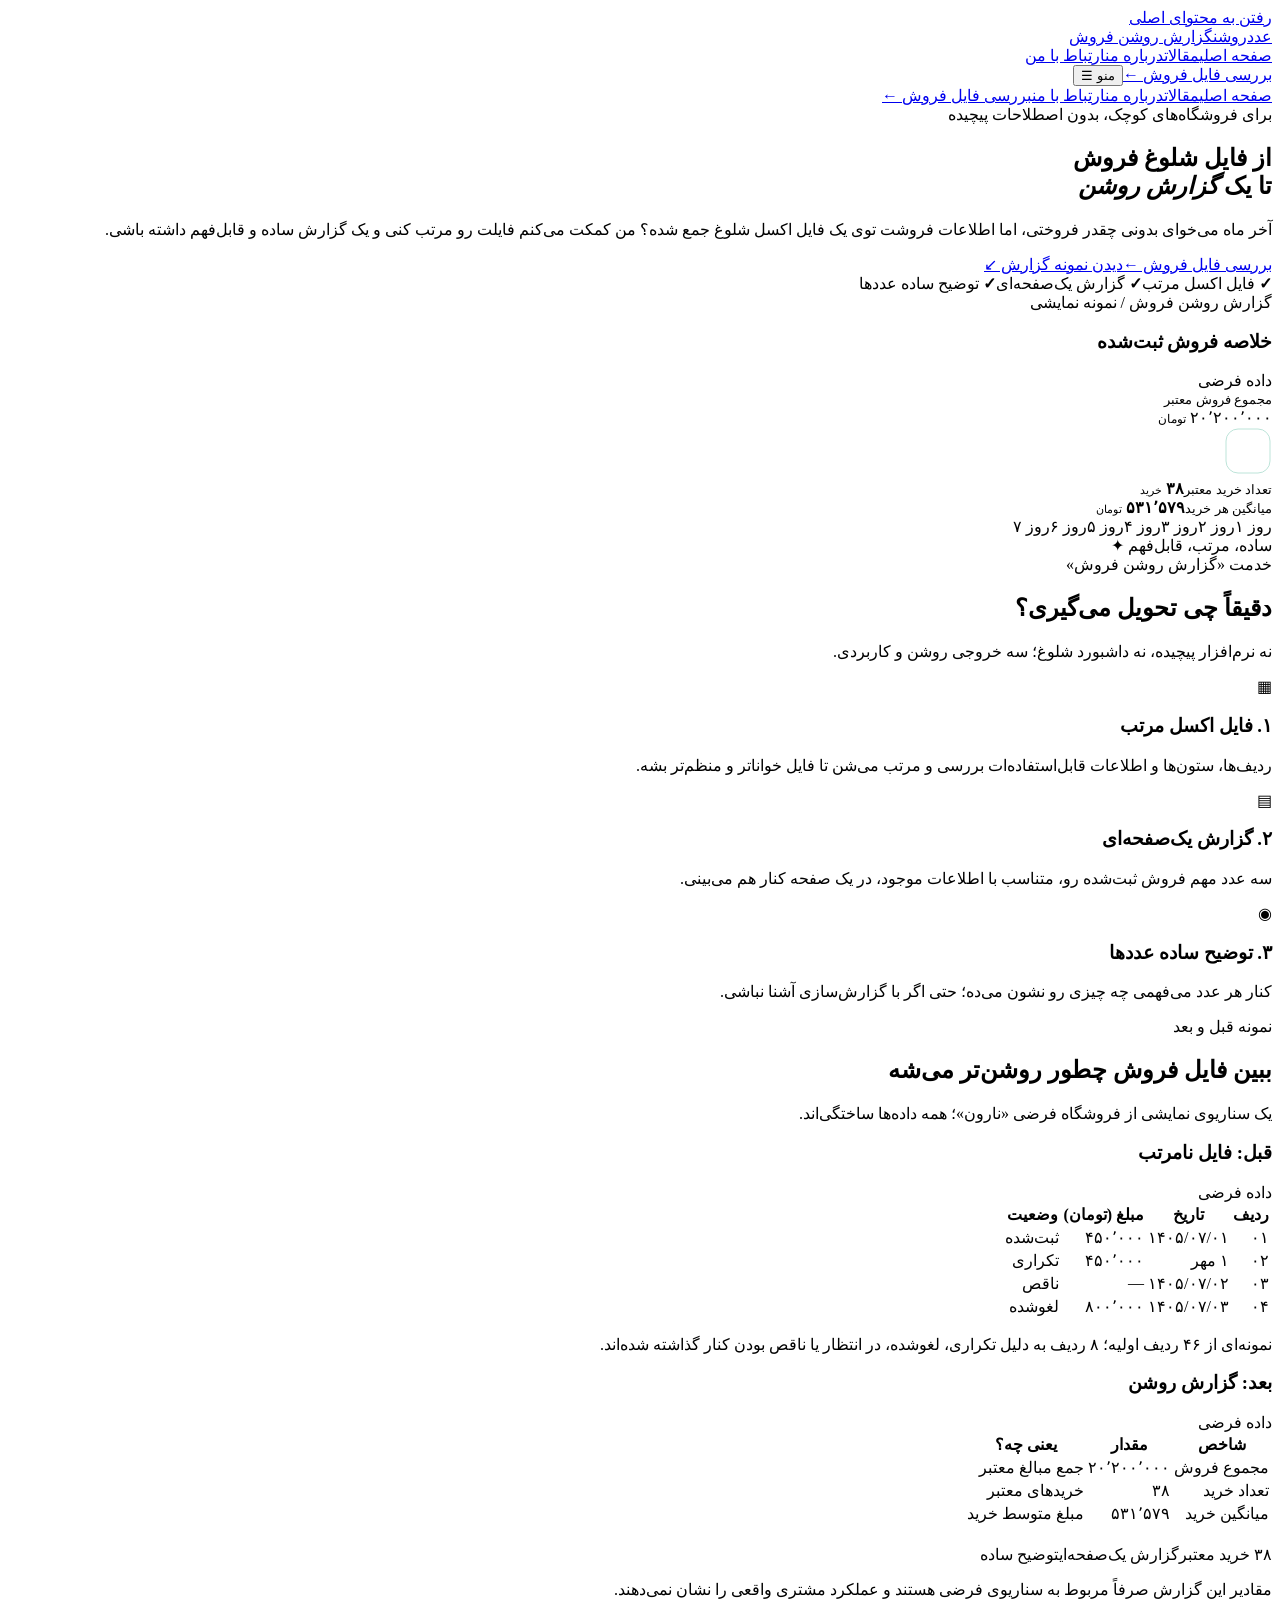
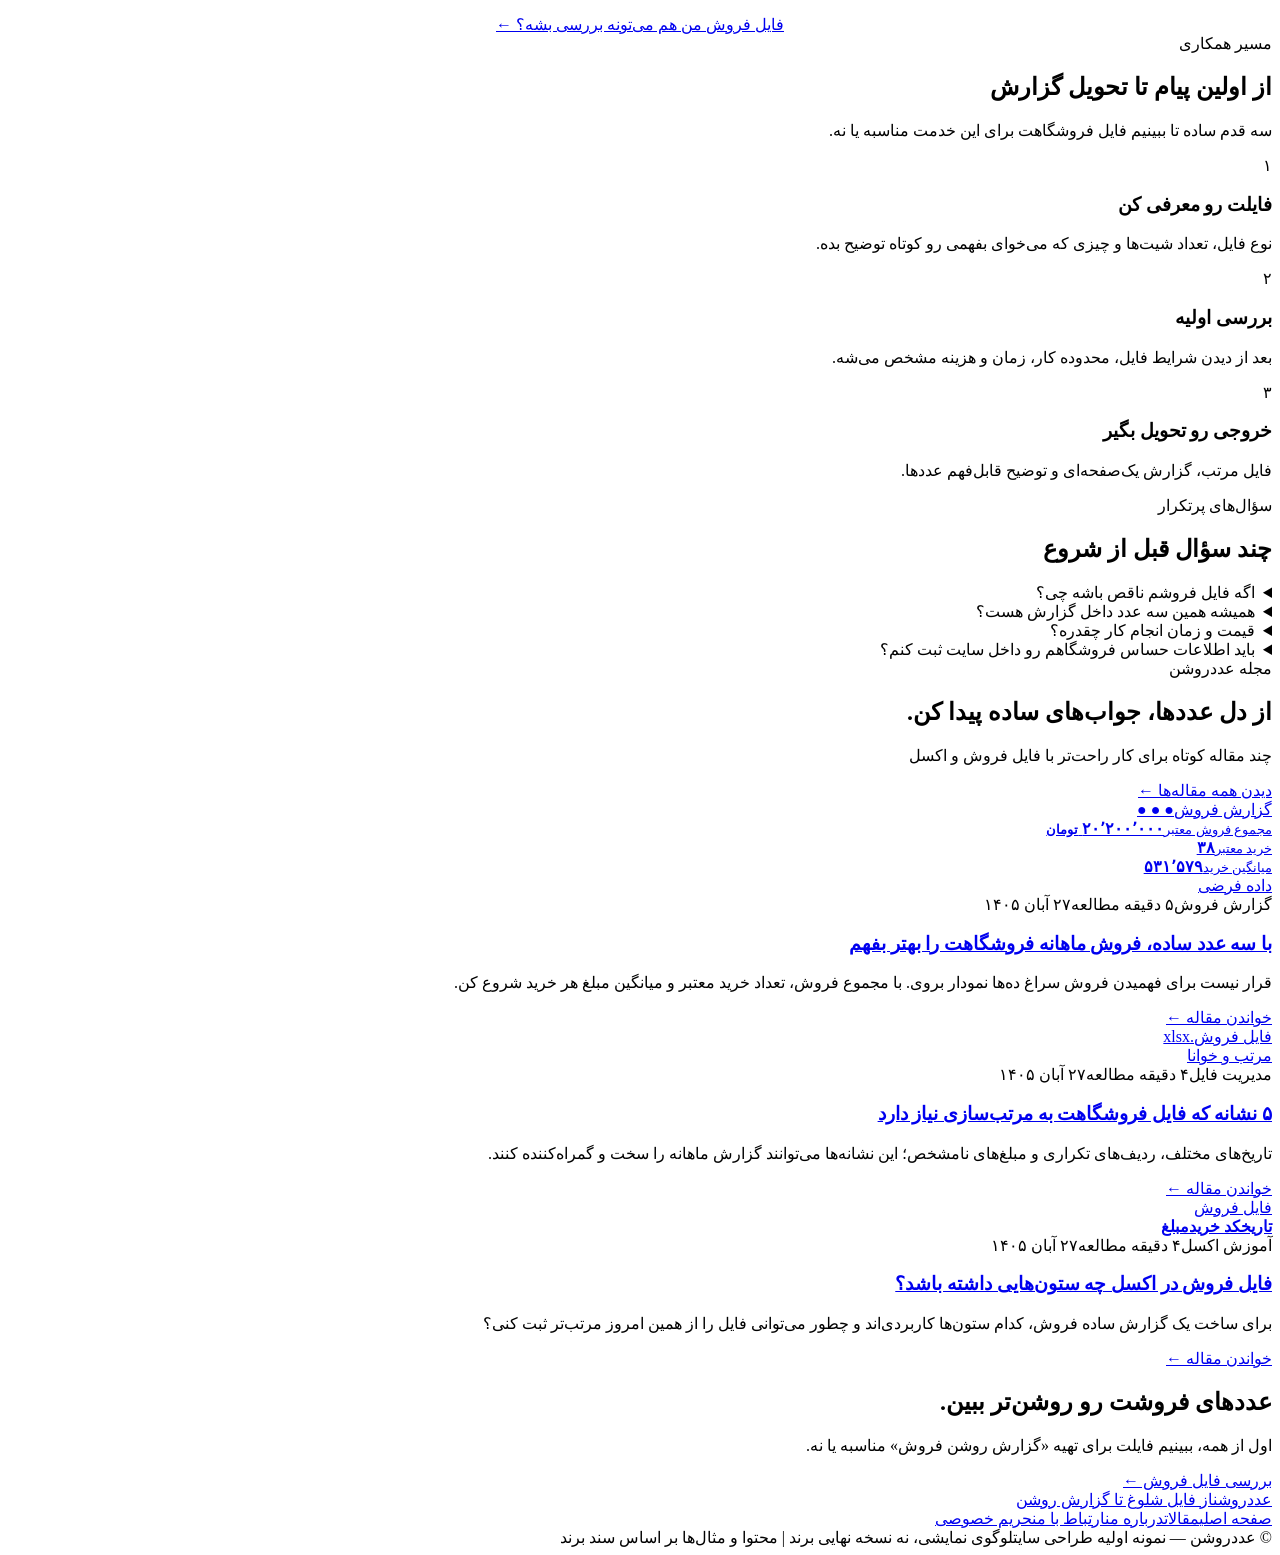
==== index.html @ 353b9cd3 "feat: add Adadroshan index.html" ====
<!DOCTYPE html>
<html dir="rtl" lang="fa"><head><meta charset="utf-8"/><meta content="width=device-width, initial-scale=1" name="viewport"/><meta content="عددروشن؛ خدمت گزارش روشن فروش. فایل اکسل فروش را مرتب کن و یک گزارش یک‌صفحه‌ای ساده با توضیح سه عدد مهم تحویل بگیر." name="description"/><title>عددروشن | گزارش روشن فروش</title><link href="styles.css" rel="stylesheet"/></head><body>
<a class="skip" href="#main">رفتن به محتوای اصلی</a><header class="nav-shell"><nav aria-label="ناوبری اصلی" class="nav container"><a aria-label="عددروشن، صفحه اصلی" class="logo" href="index.html"><span aria-hidden="true" class="logo-symbol"><i></i><i></i><i></i><i></i><i></i><i></i><i></i><i></i><i></i></span><span><span class="logo-name">عددروشن</span><span class="logo-sub">گزارش روشن فروش</span></span></a><div class="nav-links"><a aria-current="page" class="active" href="index.html">صفحه اصلی</a><a href="blog.html">مقالات</a><a href="about.html">درباره من</a><a href="contact.html">ارتباط با من</a></div><a class="btn btn-primary" href="contact.html#request">بررسی فایل فروش <span aria-hidden="true">←</span></a><button aria-controls="mobileMenu" aria-expanded="false" class="menu-btn" id="menuToggle" type="button">منو ☰</button></nav><div class="mobile-menu" id="mobileMenu"><a href="index.html">صفحه اصلی</a><a href="blog.html">مقالات</a><a href="about.html">درباره من</a><a href="contact.html">ارتباط با من</a><a href="contact.html#request">بررسی فایل فروش ←</a></div></header>
<main id="main"><section class="hero"><div class="container hero-grid"><div class="hero-content"><span class="eyebrow">برای فروشگاه‌های کوچک، بدون اصطلاحات پیچیده</span><h1>از فایل شلوغ فروش<br/>تا یک <em>گزارش روشن</em></h1><p class="hero-text">آخر ماه می‌خوای بدونی چقدر فروختی، اما اطلاعات فروشت توی یک فایل اکسل شلوغ جمع شده؟ من کمکت می‌کنم فایلت رو مرتب کنی و یک گزارش ساده و قابل‌فهم داشته باشی.</p><div class="hero-actions"><a class="btn btn-primary" href="contact.html#request">بررسی فایل فروش <span aria-hidden="true">←</span></a><a class="btn btn-outline" href="#sample">دیدن نمونه گزارش <span aria-hidden="true">↙</span></a></div><div class="hero-chips"><span><b class="tick">✓</b> فایل اکسل مرتب</span><span><b class="tick">✓</b> گزارش یک‌صفحه‌ای</span><span><b class="tick">✓</b> توضیح ساده عددها</span></div></div>
<div aria-label="پیش‌نمایش نمونه گزارش فروش با داده‌های فرضی" class="showcase"><div class="report-window"><div class="window-head"><span class="window-name">گزارش روشن فروش / نمونه نمایشی</span><div aria-hidden="true" class="window-dots"><i></i><i></i><i></i></div></div><div class="window-inner"><div class="report-top"><h3>خلاصه فروش ثبت‌شده</h3><span class="sample-mark">داده فرضی</span></div><div class="stat-main"><div><small>مجموع فروش معتبر</small><div class="num">۲۰٬۲۰۰٬۰۰۰ <span style="font-size:12px;font-weight:500">تومان</span></div></div><svg aria-hidden="true" fill="none" height="48" viewbox="0 0 48 48" width="48"><rect height="44" rx="12" stroke="#BDE4D9" width="44" x="2" y="2"></rect><path d="M12 33V24M24 33V15M36 33V20" stroke="white" stroke-linecap="round" stroke-width="5"></path></svg></div><div class="stat-row"><div class="mini-stat"><small>تعداد خرید معتبر</small><strong>۳۸ <span style="font-size:11px;font-weight:500">خرید</span></strong></div><div class="mini-stat"><small>میانگین هر خرید</small><strong>۵۳۱٬۵۷۹ <span style="font-size:11px;font-weight:500">تومان</span></strong></div></div><div aria-hidden="true" class="mock-chart"><i style="height:34%"></i><i style="height:72%"></i><i style="height:47%"></i><i style="height:64%"></i><i style="height:87%"></i><i style="height:55%"></i><i style="height:73%"></i></div><div class="chart-labels"><span>روز ۱</span><span>روز ۲</span><span>روز ۳</span><span>روز ۴</span><span>روز ۵</span><span>روز ۶</span><span>روز ۷</span></div></div></div><div class="float-tag">ساده، مرتب، قابل‌فهم ✦</div></div></div></section>
<section class="section white" id="service"><div class="container"><div class="section-title"><span class="eyebrow">خدمت «گزارش روشن فروش»</span><h2>دقیقاً چی تحویل می‌گیری؟</h2><p>نه نرم‌افزار پیچیده، نه داشبورد شلوغ؛ سه خروجی روشن و کاربردی.</p></div><div class="cards-3"><article class="feature-card"><div aria-hidden="true" class="iconbox">▦</div><h3>۱. فایل اکسل مرتب</h3><p>ردیف‌ها، ستون‌ها و اطلاعات قابل‌استفاده‌ات بررسی و مرتب می‌شن تا فایل خواناتر و منظم‌تر بشه.</p></article><article class="feature-card"><div aria-hidden="true" class="iconbox">▤</div><h3>۲. گزارش یک‌صفحه‌ای</h3><p>سه عدد مهم فروش ثبت‌شده رو، متناسب با اطلاعات موجود، در یک صفحه کنار هم می‌بینی.</p></article><article class="feature-card"><div aria-hidden="true" class="iconbox">◉</div><h3>۳. توضیح ساده عددها</h3><p>کنار هر عدد می‌فهمی چه چیزی رو نشون می‌ده؛ حتی اگر با گزارش‌سازی آشنا نباشی.</p></article></div></div></section>
<section class="split-band" id="sample"><div class="container"><div class="section-title"><span class="eyebrow">نمونه قبل و بعد</span><h2>ببین فایل فروش چطور روشن‌تر می‌شه</h2><p>یک سناریوی نمایشی از فروشگاه فرضی «نارون»؛ همه داده‌ها ساختگی‌اند.</p></div><div class="compare"><article class="compare-card"><header><h3><span class="dot"></span> قبل: فایل نامرتب</h3><span class="sample-mark">داده فرضی</span></header><div class="inner"><table class="sheet"><thead><tr><th>ردیف</th><th>تاریخ</th><th>مبلغ (تومان)</th><th>وضعیت</th></tr></thead><tbody><tr><td>۰۱</td><td>۱۴۰۵/۰۷/۰۱</td><td>۴۵۰٬۰۰۰</td><td>ثبت‌شده</td></tr><tr class="bad"><td>۰۲</td><td>۱ مهر</td><td>۴۵۰٬۰۰۰</td><td class="issue">تکراری</td></tr><tr class="bad"><td>۰۳</td><td>۱۴۰۵/۰۷/۰۲</td><td>—</td><td class="issue">ناقص</td></tr><tr class="bad"><td>۰۴</td><td>۱۴۰۵/۰۷/۰۳</td><td>۸۰۰٬۰۰۰</td><td class="issue">لغوشده</td></tr></tbody></table><p class="compare-note">نمونه‌ای از ۴۶ ردیف اولیه؛ ۸ ردیف به دلیل تکراری، لغوشده، در انتظار یا ناقص بودن کنار گذاشته شده‌اند.</p></div></article><article class="compare-card after"><header><h3><span class="dot"></span> بعد: گزارش روشن</h3><span class="sample-mark">داده فرضی</span></header><div class="inner"><table class="sheet"><thead><tr><th>شاخص</th><th>مقدار</th><th>یعنی چه؟</th></tr></thead><tbody><tr class="good"><td>مجموع فروش</td><td>۲۰٬۲۰۰٬۰۰۰</td><td>جمع مبالغ معتبر</td></tr><tr class="good"><td>تعداد خرید</td><td>۳۸</td><td>خریدهای معتبر</td></tr><tr class="good"><td>میانگین خرید</td><td>۵۳۱٬۵۷۹</td><td>مبلغ متوسط خرید</td></tr></tbody></table><div class="summary-strip" style="margin-top:19px"><span>۳۸ خرید معتبر</span><span>گزارش یک‌صفحه‌ای</span><span>توضیح ساده</span></div><p class="compare-note">مقادیر این گزارش صرفاً مربوط به سناریوی فرضی هستند و عملکرد مشتری واقعی را نشان نمی‌دهند.</p></div></article></div><div style="text-align:center"><a class="micro-link" href="contact.html#request">فایل فروش من هم می‌تونه بررسی بشه؟ ←</a></div></div></section>
<section class="section" id="process"><div class="container"><div class="section-title"><span class="eyebrow">مسیر همکاری</span><h2>از اولین پیام تا تحویل گزارش</h2><p>سه قدم ساده تا ببینیم فایل فروشگاهت برای این خدمت مناسبه یا نه.</p></div><div class="steps"><div class="step"><div class="step-num">۱</div><h3>فایلت رو معرفی کن</h3><p>نوع فایل، تعداد شیت‌ها و چیزی که می‌خوای بفهمی رو کوتاه توضیح بده.</p></div><div class="step"><div class="step-num">۲</div><h3>بررسی اولیه</h3><p>بعد از دیدن شرایط فایل، محدوده کار، زمان و هزینه مشخص می‌شه.</p></div><div class="step"><div class="step-num">۳</div><h3>خروجی رو تحویل بگیر</h3><p>فایل مرتب، گزارش یک‌صفحه‌ای و توضیح قابل‌فهم عددها.</p></div></div></div></section>
<section class="section white" id="faq"><div class="container"><div class="section-title"><span class="eyebrow">سؤال‌های پرتکرار</span><h2>چند سؤال قبل از شروع</h2></div><div class="faq-wrap"><details><summary>اگه فایل فروشم ناقص باشه چی؟</summary><p>اول کیفیت و کامل‌بودن اطلاعات بررسی می‌شه. اگر بعضی عددها قابل‌محاسبه نباشن، قبل از قبول کار درباره محدودیت‌ها صحبت می‌کنیم.</p></details><details><summary>همیشه همین سه عدد داخل گزارش هست؟</summary><p>نه لزوماً. سه عدد متناسب با ستون‌ها و اطلاعات قابل‌اتکای فایلت انتخاب می‌شن. مجموع فروش، تعداد خرید و میانگین خرید فقط یک مثال هستن.</p></details><details><summary>قیمت و زمان انجام کار چقدره؟</summary><p>بعد از بررسی اولیه فایل و مشخص‌شدن محدوده کار اعلام می‌شه. در این مرحله قیمت ثابت عمومی تعریف نشده.</p></details><details><summary>باید اطلاعات حساس فروشگاهم رو داخل سایت ثبت کنم؟</summary><p>نه. در این نمونه سایت فقط می‌تونی متن اولیه درخواست رو آماده کنی. روش نهایی و امن ارسال فایل و شرایط نگهداری داده‌ها قبل از شروع دریافت فایل مشخص خواهد شد.</p></details></div></div></section>
<!-- BLOG_TEASER_START -->
<section class="section white home-blog-teaser"><div class="container"><div class="blog-heading-row"><div><span class="eyebrow">مجله عددروشن</span><h2>از دل عددها، جواب‌های ساده پیدا کن.</h2><p>چند مقاله کوتاه برای کار راحت‌تر با فایل فروش و اکسل</p></div><a class="btn btn-outline" href="blog.html">دیدن همه مقاله‌ها ←</a></div><div class="blog-cards home-blog-cards"><article class="post-card" data-article data-category="گزارش فروش" data-search="با سه عدد ساده، فروش ماهانه فروشگاهت را بهتر بفهم قرار نیست برای فهمیدن فروش سراغ ده‌ها نمودار بروی. با مجموع فروش، تعداد خرید معتبر و میانگین مبلغ هر خرید شروع کن. گزارش فروش"><a class="post-art-link" href="articles/three-sales-numbers.html" aria-label="خواندن مقاله با سه عدد ساده، فروش ماهانه فروشگاهت را بهتر بفهم"><div class="editorial-visual visual-numbers" aria-hidden="true"><div class="mini-paper"><div class="mini-paper-heading"><span>گزارش فروش</span><i>● ● ●</i></div><div class="mini-paper-stat"><small>مجموع فروش معتبر</small><b>۲۰٬۲۰۰٬۰۰۰ <small>تومان</small></b></div><div class="mini-paper-bottom"><div><small>خرید معتبر</small><b>۳۸</b></div><div><small>میانگین خرید</small><b>۵۳۱٬۵۷۹</b></div></div><div class="mini-bars"><i style="height:46%"></i><i style="height:67%"></i><i style="height:44%"></i><i style="height:83%"></i><i style="height:64%"></i><i style="height:100%"></i><i style="height:72%"></i></div></div><span class="visual-stamp">داده فرضی</span></div></a><div class="post-card-body"><div class="article-meta"><span class="post-category">گزارش فروش</span><span>۵ دقیقه مطالعه</span><span>۲۷ آبان ۱۴۰۵</span></div><h3><a href="articles/three-sales-numbers.html">با سه عدد ساده، فروش ماهانه فروشگاهت را بهتر بفهم</a></h3><p>قرار نیست برای فهمیدن فروش سراغ ده‌ها نمودار بروی. با مجموع فروش، تعداد خرید معتبر و میانگین مبلغ هر خرید شروع کن.</p><a class="read-link" href="articles/three-sales-numbers.html">خواندن مقاله <span aria-hidden="true">←</span></a></div></article><article class="post-card" data-article data-category="مدیریت فایل" data-search="۵ نشانه که فایل فروشگاهت به مرتب‌سازی نیاز دارد تاریخ‌های مختلف، ردیف‌های تکراری و مبلغ‌های نامشخص؛ این نشانه‌ها می‌توانند گزارش ماهانه را سخت و گمراه‌کننده کنند. مدیریت فایل"><a class="post-art-link" href="articles/messy-sales-file-signs.html" aria-label="خواندن مقاله ۵ نشانه که فایل فروشگاهت به مرتب‌سازی نیاز دارد"><div class="editorial-visual visual-grid" aria-hidden="true"><div class="visual-float"><span>فایل فروش.xlsx</span><div class="grid-table"><i></i><i></i><i></i><i></i><i></i><i></i><i></i><i></i><i></i><i></i><i></i><i></i></div></div><span class="visual-chip">مرتب و خوانا</span></div></a><div class="post-card-body"><div class="article-meta"><span class="post-category">مدیریت فایل</span><span>۴ دقیقه مطالعه</span><span>۲۷ آبان ۱۴۰۵</span></div><h3><a href="articles/messy-sales-file-signs.html">۵ نشانه که فایل فروشگاهت به مرتب‌سازی نیاز دارد</a></h3><p>تاریخ‌های مختلف، ردیف‌های تکراری و مبلغ‌های نامشخص؛ این نشانه‌ها می‌توانند گزارش ماهانه را سخت و گمراه‌کننده کنند.</p><a class="read-link" href="articles/messy-sales-file-signs.html">خواندن مقاله <span aria-hidden="true">←</span></a></div></article><article class="post-card" data-article data-category="آموزش اکسل" data-search="فایل فروش در اکسل چه ستون‌هایی داشته باشد؟ برای ساخت یک گزارش ساده فروش، کدام ستون‌ها کاربردی‌اند و چطور می‌توانی فایل را از همین امروز مرتب‌تر ثبت کنی؟ آموزش اکسل"><a class="post-art-link" href="articles/sales-excel-columns.html" aria-label="خواندن مقاله فایل فروش در اکسل چه ستون‌هایی داشته باشد؟"><div class="editorial-visual visual-columns" aria-hidden="true"><div class="column-sheet"><span>فایل فروش</span><div class="col-head"><b>تاریخ</b><b>کد خرید</b><b>مبلغ</b></div><div class="col-line"><i></i><i></i><i></i></div><div class="col-line"><i></i><i></i><i></i></div><div class="col-line"><i></i><i></i><i></i></div></div></div></a><div class="post-card-body"><div class="article-meta"><span class="post-category">آموزش اکسل</span><span>۴ دقیقه مطالعه</span><span>۲۷ آبان ۱۴۰۵</span></div><h3><a href="articles/sales-excel-columns.html">فایل فروش در اکسل چه ستون‌هایی داشته باشد؟</a></h3><p>برای ساخت یک گزارش ساده فروش، کدام ستون‌ها کاربردی‌اند و چطور می‌توانی فایل را از همین امروز مرتب‌تر ثبت کنی؟</p><a class="read-link" href="articles/sales-excel-columns.html">خواندن مقاله <span aria-hidden="true">←</span></a></div></article></div></div></section>
<!-- BLOG_TEASER_END -->
<section class="section"><div class="container"><div class="final-cta"><div><h2>عددهای فروشت رو روشن‌تر ببین.</h2><p>اول از همه، ببینیم فایلت برای تهیه «گزارش روشن فروش» مناسبه یا نه.</p></div><a class="btn" href="contact.html#request">بررسی فایل فروش ←</a></div></div></section></main>
<footer class="footer"><div class="container"><div class="foot-grid"><a class="logo" href="index.html"><span aria-hidden="true" class="logo-symbol"><i></i><i></i><i></i><i></i><i></i><i></i><i></i><i></i><i></i></span><span><span class="logo-name">عددروشن</span><span class="logo-sub">از فایل شلوغ تا گزارش روشن</span></span></a><div class="foot-links"><a href="index.html">صفحه اصلی</a><a href="blog.html">مقالات</a><a href="about.html">درباره من</a><a href="contact.html">ارتباط با من</a><a href="contact.html#privacy">حریم خصوصی</a></div></div><div class="footer-note"><span>© عددروشن — نمونه اولیه طراحی سایت</span><span>لوگوی نمایشی، نه نسخه نهایی برند | محتوا و مثال‌ها بر اساس سند برند</span></div></div></footer><script src="app.js"></script></body></html>
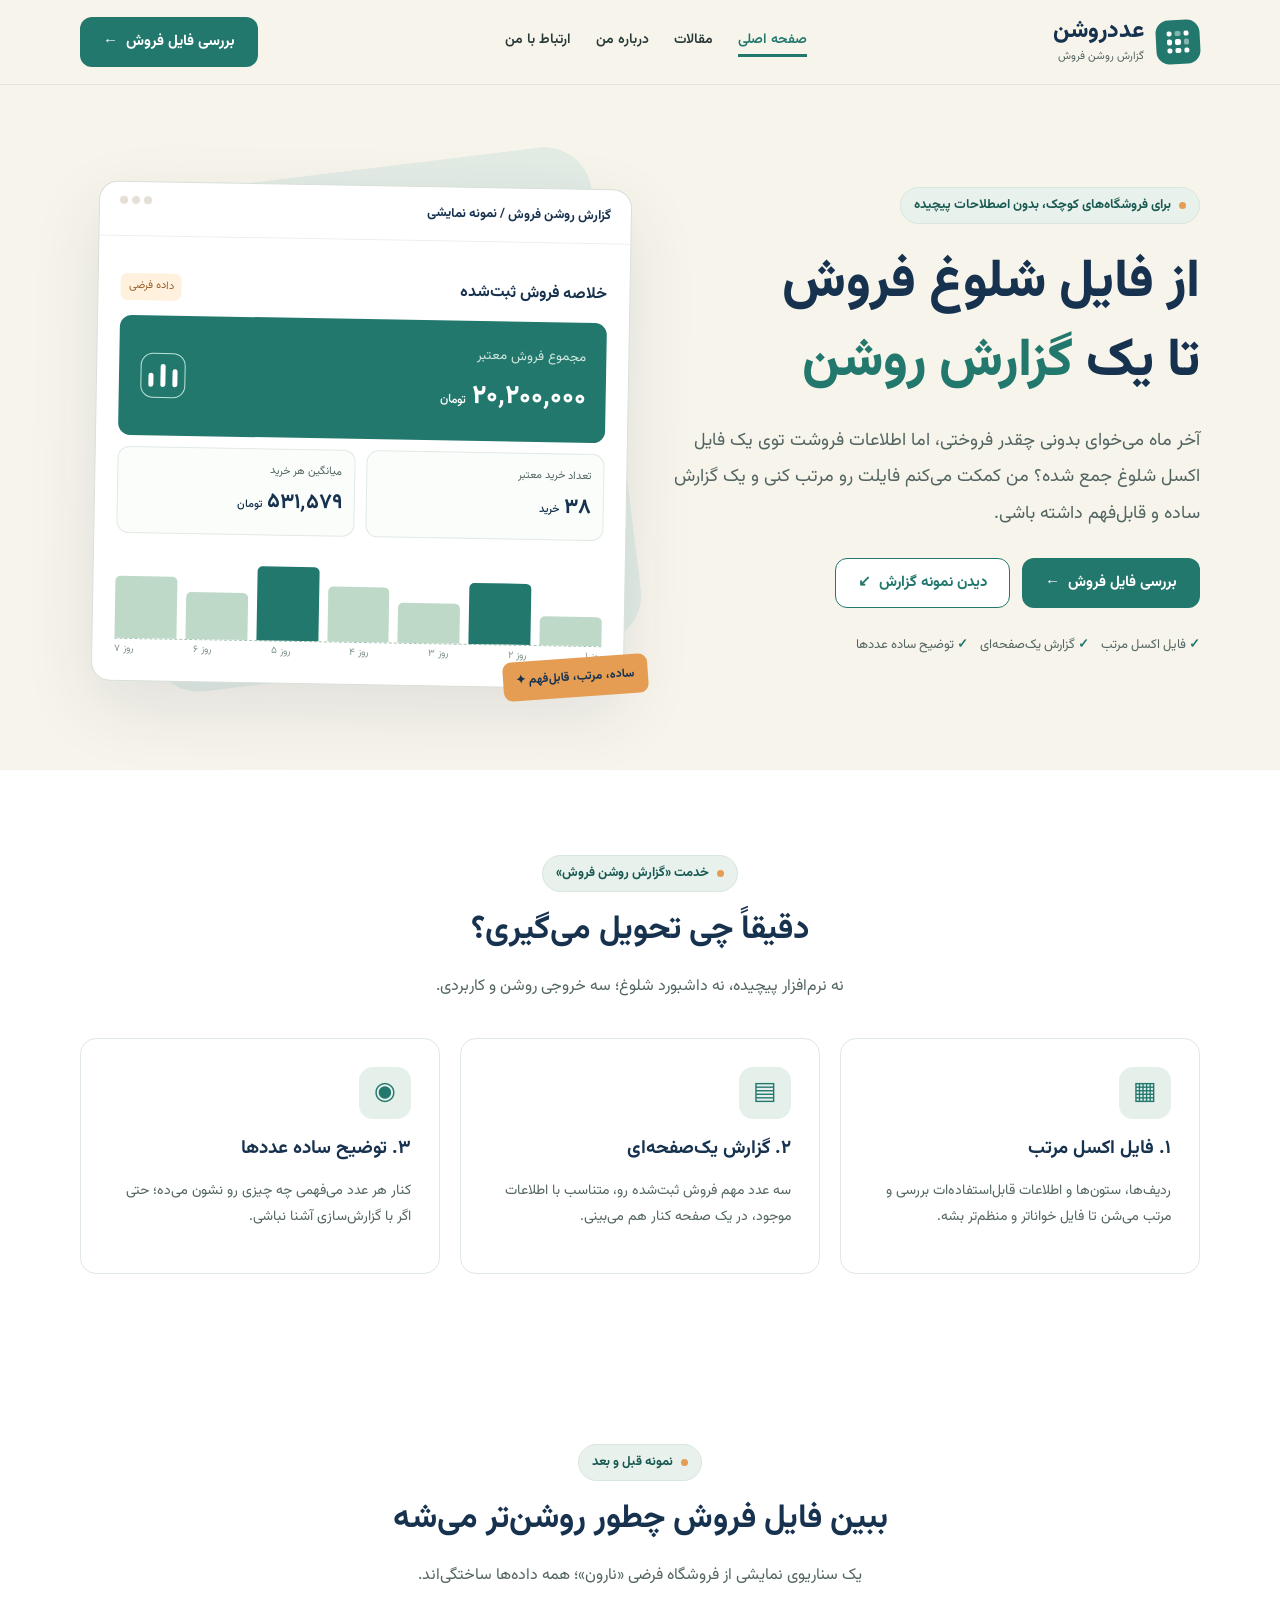
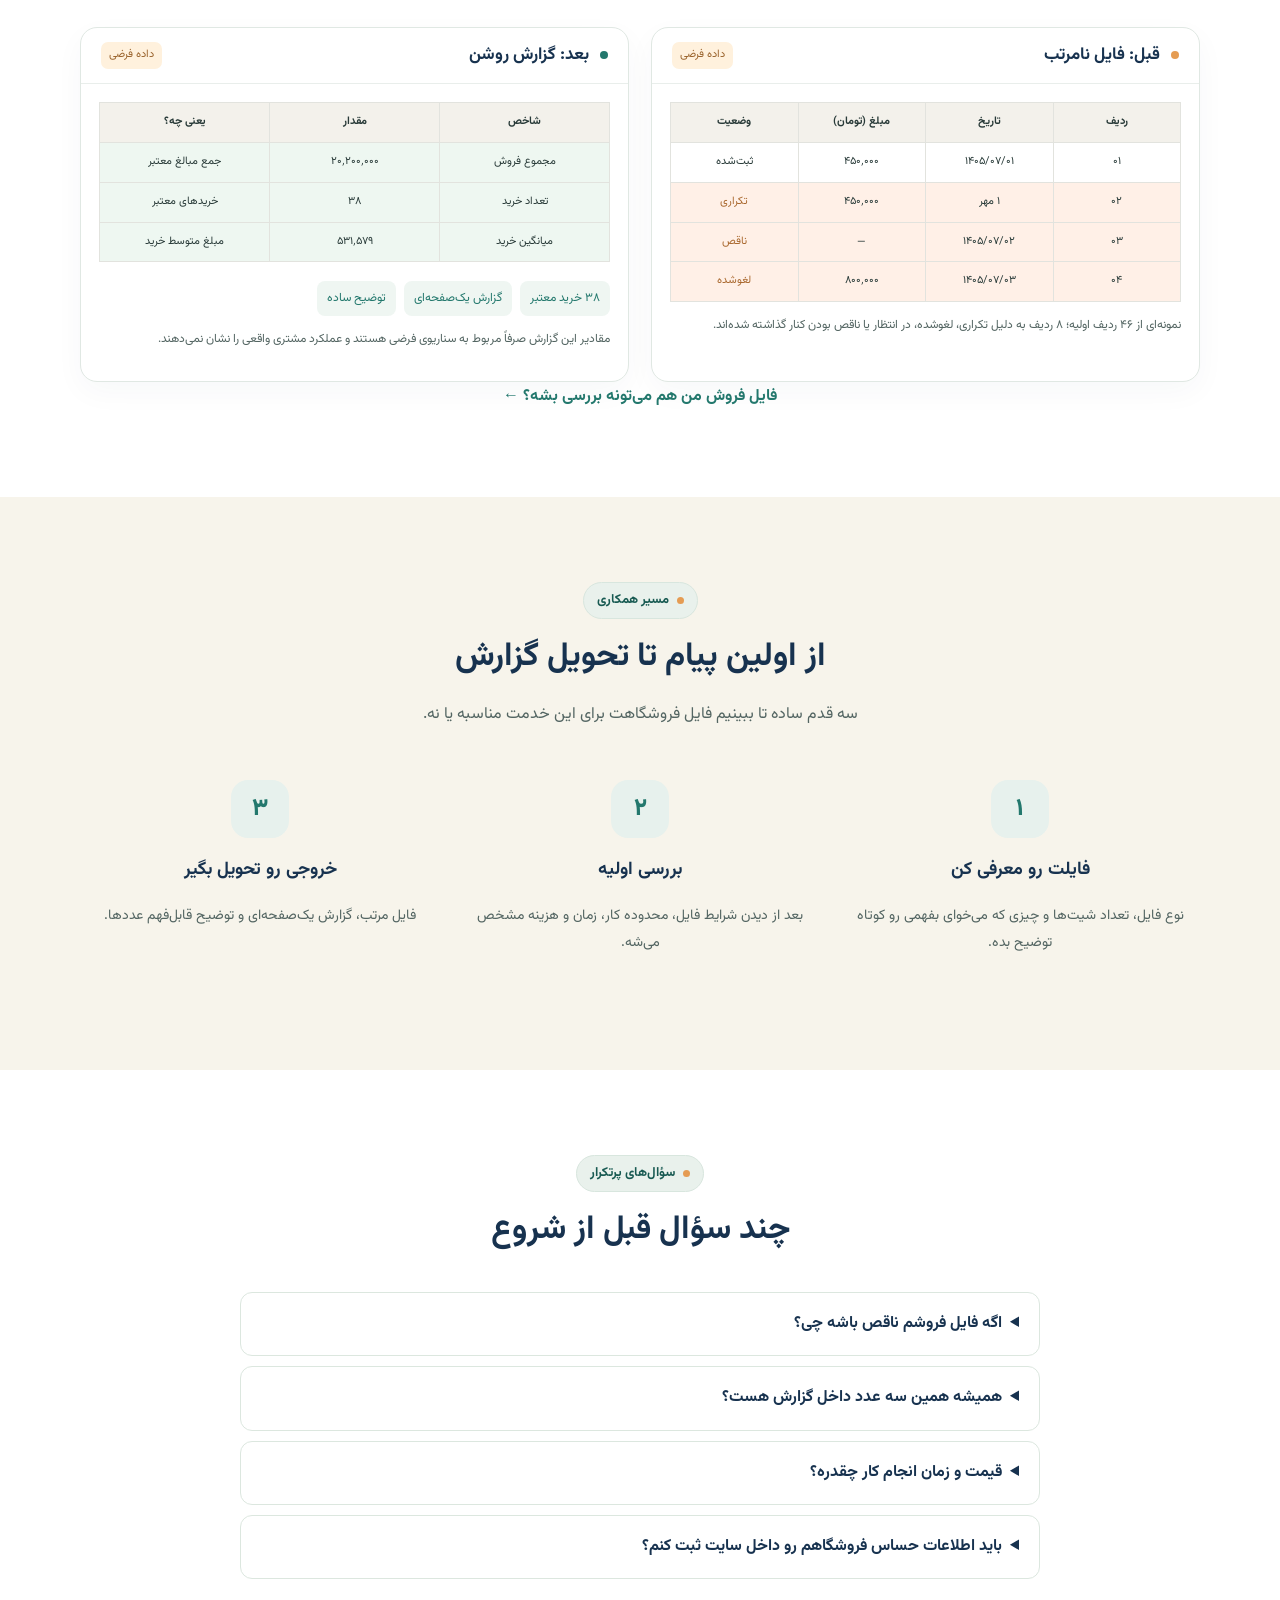
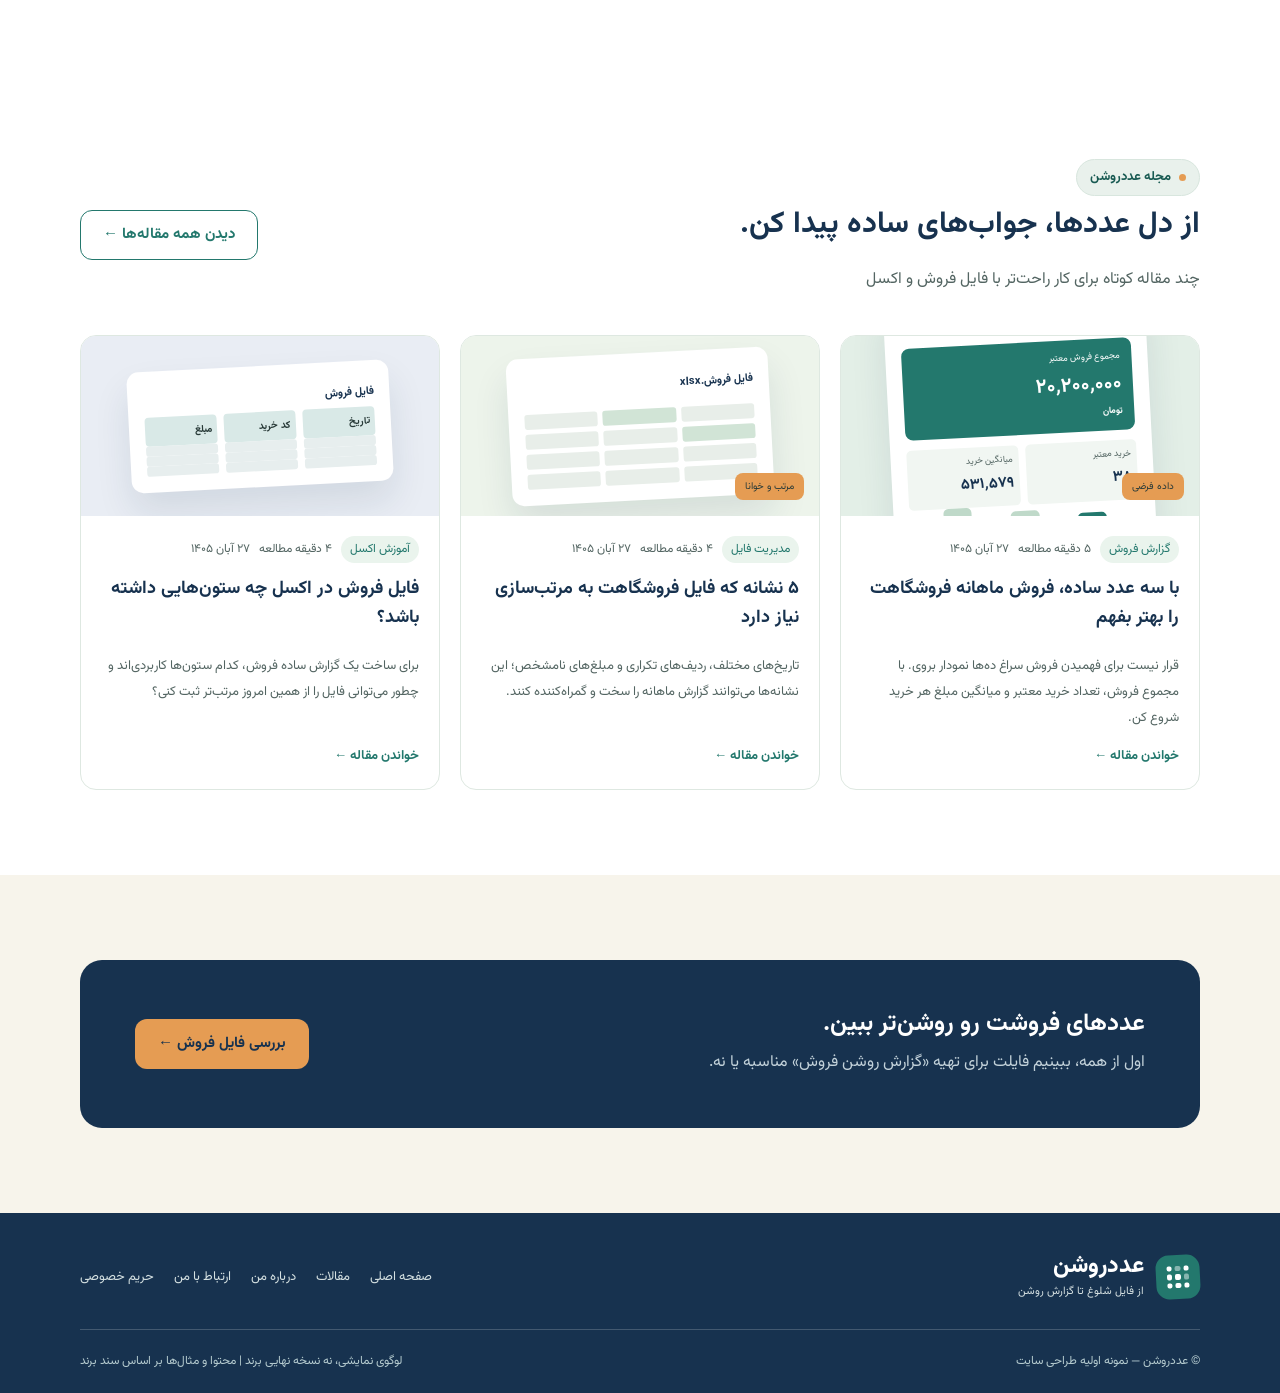
==== commit 23f43f7e: "feat: add custom favicon to website and blog" ====
--- a/index.html
+++ b/index.html
@@ -1,5 +1,5 @@
 <!DOCTYPE html>
-<html dir="rtl" lang="fa"><head><meta charset="utf-8"/><meta content="width=device-width, initial-scale=1" name="viewport"/><meta content="عددروشن؛ خدمت گزارش روشن فروش. فایل اکسل فروش را مرتب کن و یک گزارش یک‌صفحه‌ای ساده با توضیح سه عدد مهم تحویل بگیر." name="description"/><title>عددروشن | گزارش روشن فروش</title><link href="styles.css" rel="stylesheet"/></head><body>
+<html dir="rtl" lang="fa"><head><meta charset="utf-8"/><meta content="width=device-width, initial-scale=1" name="viewport"/><meta content="عددروشن؛ خدمت گزارش روشن فروش. فایل اکسل فروش را مرتب کن و یک گزارش یک‌صفحه‌ای ساده با توضیح سه عدد مهم تحویل بگیر." name="description"/><title>عددروشن | گزارش روشن فروش</title><link href="styles.css" rel="stylesheet"/><link rel="icon" type="image/png" sizes="128x128" href="favicon.png"></head><body>
 <a class="skip" href="#main">رفتن به محتوای اصلی</a><header class="nav-shell"><nav aria-label="ناوبری اصلی" class="nav container"><a aria-label="عددروشن، صفحه اصلی" class="logo" href="index.html"><span aria-hidden="true" class="logo-symbol"><i></i><i></i><i></i><i></i><i></i><i></i><i></i><i></i><i></i></span><span><span class="logo-name">عددروشن</span><span class="logo-sub">گزارش روشن فروش</span></span></a><div class="nav-links"><a aria-current="page" class="active" href="index.html">صفحه اصلی</a><a href="blog.html">مقالات</a><a href="about.html">درباره من</a><a href="contact.html">ارتباط با من</a></div><a class="btn btn-primary" href="contact.html#request">بررسی فایل فروش <span aria-hidden="true">←</span></a><button aria-controls="mobileMenu" aria-expanded="false" class="menu-btn" id="menuToggle" type="button">منو ☰</button></nav><div class="mobile-menu" id="mobileMenu"><a href="index.html">صفحه اصلی</a><a href="blog.html">مقالات</a><a href="about.html">درباره من</a><a href="contact.html">ارتباط با من</a><a href="contact.html#request">بررسی فایل فروش ←</a></div></header>
 <main id="main"><section class="hero"><div class="container hero-grid"><div class="hero-content"><span class="eyebrow">برای فروشگاه‌های کوچک، بدون اصطلاحات پیچیده</span><h1>از فایل شلوغ فروش<br/>تا یک <em>گزارش روشن</em></h1><p class="hero-text">آخر ماه می‌خوای بدونی چقدر فروختی، اما اطلاعات فروشت توی یک فایل اکسل شلوغ جمع شده؟ من کمکت می‌کنم فایلت رو مرتب کنی و یک گزارش ساده و قابل‌فهم داشته باشی.</p><div class="hero-actions"><a class="btn btn-primary" href="contact.html#request">بررسی فایل فروش <span aria-hidden="true">←</span></a><a class="btn btn-outline" href="#sample">دیدن نمونه گزارش <span aria-hidden="true">↙</span></a></div><div class="hero-chips"><span><b class="tick">✓</b> فایل اکسل مرتب</span><span><b class="tick">✓</b> گزارش یک‌صفحه‌ای</span><span><b class="tick">✓</b> توضیح ساده عددها</span></div></div>
 <div aria-label="پیش‌نمایش نمونه گزارش فروش با داده‌های فرضی" class="showcase"><div class="report-window"><div class="window-head"><span class="window-name">گزارش روشن فروش / نمونه نمایشی</span><div aria-hidden="true" class="window-dots"><i></i><i></i><i></i></div></div><div class="window-inner"><div class="report-top"><h3>خلاصه فروش ثبت‌شده</h3><span class="sample-mark">داده فرضی</span></div><div class="stat-main"><div><small>مجموع فروش معتبر</small><div class="num">۲۰٬۲۰۰٬۰۰۰ <span style="font-size:12px;font-weight:500">تومان</span></div></div><svg aria-hidden="true" fill="none" height="48" viewbox="0 0 48 48" width="48"><rect height="44" rx="12" stroke="#BDE4D9" width="44" x="2" y="2"></rect><path d="M12 33V24M24 33V15M36 33V20" stroke="white" stroke-linecap="round" stroke-width="5"></path></svg></div><div class="stat-row"><div class="mini-stat"><small>تعداد خرید معتبر</small><strong>۳۸ <span style="font-size:11px;font-weight:500">خرید</span></strong></div><div class="mini-stat"><small>میانگین هر خرید</small><strong>۵۳۱٬۵۷۹ <span style="font-size:11px;font-weight:500">تومان</span></strong></div></div><div aria-hidden="true" class="mock-chart"><i style="height:34%"></i><i style="height:72%"></i><i style="height:47%"></i><i style="height:64%"></i><i style="height:87%"></i><i style="height:55%"></i><i style="height:73%"></i></div><div class="chart-labels"><span>روز ۱</span><span>روز ۲</span><span>روز ۳</span><span>روز ۴</span><span>روز ۵</span><span>روز ۶</span><span>روز ۷</span></div></div></div><div class="float-tag">ساده، مرتب، قابل‌فهم ✦</div></div></div></section>
--- a/styles.css
+++ b/styles.css
@@ -0,0 +1,21 @@
+@import url('https://fonts.googleapis.com/css2?family=Vazirmatn:wght@400;500;600;700;800&display=swap');
+:root{--green:#23786D;--green-dark:#185A52;--green-light:#E9F3EF;--cream:#F7F4EB;--navy:#17324F;--orange:#E59C53;--coal:#283A38;--muted:#536562;--line:#CBD8D3;--white:#fff;--shadow:0 22px 60px rgba(23,50,79,.09)}
+*{box-sizing:border-box}html{scroll-behavior:smooth}body{margin:0;background:var(--cream);color:var(--coal);font-family:Vazirmatn,Tahoma,sans-serif;font-size:16px;line-height:1.9;direction:rtl}a{color:inherit;text-decoration:none}button,input,textarea,select{font:inherit}button{cursor:pointer}img,svg{max-width:100%}.container{width:min(1120px,calc(100% - 44px));margin:auto}[hidden]{display:none!important}.skip{position:absolute;top:-80px;right:12px;background:#fff;padding:8px;z-index:99}.skip:focus{top:8px}a:focus-visible,button:focus-visible,input:focus-visible,textarea:focus-visible,summary:focus-visible{outline:3px solid var(--orange);outline-offset:3px}
+.nav-shell{position:sticky;top:0;z-index:50;background:#f7f4ebf5;border-bottom:1px solid #e5e4dd;backdrop-filter:blur(15px)}.nav{display:flex;align-items:center;justify-content:space-between;gap:22px;min-height:84px}.logo{display:flex;align-items:center;gap:12px;flex-shrink:0}.logo-symbol{width:44px;height:44px;padding:11px;border-radius:13px;background:var(--green);display:grid;grid-template-columns:repeat(3,1fr);gap:3px;transform:rotate(-3deg)}.logo-symbol i{background:#fff;border-radius:2px}.logo-symbol i:nth-child(2),.logo-symbol i:nth-child(4){opacity:.45}.logo-name{display:block;color:var(--navy);font-size:23px;font-weight:800;line-height:1.35}.logo-sub{color:var(--muted);font-size:11px;display:block}.nav-links{display:flex;gap:25px;font-weight:600;font-size:14px}.nav-links a:hover,.nav-links .active{color:var(--green)}.nav-links .active{border-bottom:3px solid var(--green)}.btn{display:inline-flex;align-items:center;justify-content:center;gap:8px;min-height:50px;padding:9px 22px;border-radius:12px;font-size:15px;font-weight:700;border:1px solid transparent;transition:transform .2s}.btn:hover{transform:translateY(-2px)}.btn-primary{background:var(--green);color:#fff}.btn-primary:hover{background:var(--green-dark)}.btn-outline{background:white;border-color:var(--green);color:var(--green)}.btn-soft{background:var(--green-light);color:var(--green)}.menu-btn,.mobile-menu{display:none}
+.eyebrow{display:inline-flex;align-items:center;gap:8px;border-radius:40px;border:1px solid #d8e6de;background:#e9f1ec;color:var(--green-dark);font-size:13px;font-weight:700;padding:5px 13px}.eyebrow:before{content:'';background:var(--orange);width:7px;height:7px;border-radius:50%}h1,h2,h3{color:var(--navy);line-height:1.6}.hero{padding:75px 0 85px;overflow:hidden}.hero-grid{display:grid;grid-template-columns:1fr 1.04fr;gap:45px;align-items:center}.hero h1{font-size:clamp(34px,4.3vw,53px);line-height:1.5;margin:20px 0;font-weight:800}.hero h1 em{font-style:normal;color:var(--green)}.hero-text{color:var(--muted);font-size:18px;line-height:2.05}.hero-actions{display:flex;gap:12px;flex-wrap:wrap;margin:25px 0}.hero-chips{display:flex;gap:12px;flex-wrap:wrap;color:var(--muted);font-size:13px}.tick{color:var(--green)}.showcase{position:relative;padding:25px 0 0 15px}.showcase:before{content:'';position:absolute;width:90%;height:95%;background:#e2ebe4;transform:rotate(-7deg);border-radius:48px;top:10px;right:10px}.report-window{position:relative;background:#fff;border-radius:19px;box-shadow:0 25px 70px #17324f1a;border:1px solid #d8e0d9;overflow:hidden;transform:rotate(1deg)}.window-head{display:flex;justify-content:space-between;padding:14px 20px;border-bottom:1px solid #edf0ed}.window-name{font-weight:700;color:var(--navy);font-size:13px}.window-dots{display:flex;gap:4px}.window-dots i{height:8px;width:8px;border-radius:50%;background:#e4dfd9}.window-inner{padding:22px}.report-top{display:flex;align-items:center;justify-content:space-between}.report-top h3{font-size:16px}.report-top small,.sample-mark{display:inline-block;background:#fff1dd;color:#9a632c;border-radius:7px;padding:3px 8px;font-size:11px}.stat-main{display:flex;align-items:center;justify-content:space-between;background:var(--green);color:#fff;padding:20px;border-radius:12px}.stat-main .num{font-size:26px;font-weight:800}.stat-main small{color:#d2e8e0}.stat-row{display:grid;grid-template-columns:repeat(2,1fr);gap:11px;margin-top:11px}.mini-stat{background:#fbfdfb;border:1px solid #e1eae4;border-radius:12px;padding:12px}.mini-stat small{display:block;font-size:11px;color:var(--muted)}.mini-stat strong{display:block;font-size:21px;color:var(--navy)}.mock-chart{height:86px;display:flex;align-items:end;gap:9px;border-bottom:1px dashed #a8c5b5;margin-top:20px}.mock-chart i{flex:1;background:#bfd9c9;border-radius:5px 5px 0 0}.mock-chart i:nth-child(2),.mock-chart i:nth-child(5){background:var(--green)}.chart-labels{display:flex;justify-content:space-between;font-size:10px;color:#83968c}.float-tag{position:absolute;bottom:-12px;right:-20px;background:var(--orange);padding:8px 13px;color:var(--navy);font-size:12px;border-radius:9px;transform:rotate(-4deg);font-weight:700}
+.section{padding:85px 0}.section.white,.split-band{background:#fff}.section-title{text-align:center;max-width:720px;margin:0 auto 35px}.section-title h2{font-size:clamp(24px,3vw,33px);margin:12px 0 8px}.section-title p{color:var(--muted)}.cards-3,.steps,.blog-cards{display:grid;grid-template-columns:repeat(3,minmax(0,1fr));gap:20px}.feature-card,.post-card{background:#fff;border:1px solid #dee8e1;border-radius:16px;overflow:hidden}.feature-card{padding:28px}.feature-card .iconbox{width:52px;height:52px;background:#e5f0eb;color:var(--green);border-radius:14px;display:grid;place-items:center;font-size:25px}.feature-card h3{margin:15px 0 8px}.feature-card p,.step p{font-size:14px;color:var(--muted)}.split-band{padding:85px 0}.compare{display:grid;grid-template-columns:repeat(2,minmax(0,1fr));gap:22px}.compare-card{background:#fff;border:1px solid #e0e8e3;border-radius:17px;overflow:hidden;box-shadow:0 10px 30px #17324f09}.compare-card header{display:flex;justify-content:space-between;align-items:center;gap:10px;padding:14px 20px;border-bottom:1px solid #e9eeeb}.compare-card header h3{font-size:17px;margin:0}.dot{display:inline-block;width:8px;height:8px;margin-left:7px;border-radius:50%;background:var(--orange)}.after .dot{background:var(--green)}.compare-card .inner{padding:18px}.sheet{width:100%;border-collapse:collapse;text-align:center;table-layout:fixed;font-size:11px}.sheet th,.sheet td{border:1px solid #e2e3de;padding:9px 4px;overflow:hidden;text-overflow:ellipsis;white-space:nowrap}.sheet th{background:#f3f1eb}.sheet .bad{background:#fff0e7}.sheet .good{background:#eef7f1}.issue{color:#a9682e}.compare-note{font-size:12px;color:var(--muted)}.summary-strip{display:flex;gap:8px;flex-wrap:wrap}.summary-strip span{background:#eff6f2;border-radius:8px;padding:6px 10px;font-size:12px;color:var(--green)}.micro-link,.read-link{color:var(--green);font-weight:700}.steps{margin-top:32px}.step{text-align:center;padding:15px}.step-num{width:58px;height:58px;border-radius:17px;background:#e7f1ed;color:var(--green);font-size:24px;font-weight:800;display:grid;place-items:center;margin:auto}.step h3{font-size:18px}.faq-wrap{max-width:800px;margin:auto}.faq-wrap details{background:#fff;border:1px solid #dce7df;border-radius:12px;margin-bottom:10px;padding:0 20px}.faq-wrap summary{color:var(--navy);font-weight:700;cursor:pointer;padding:16px 0}.faq-wrap details p{color:var(--muted);font-size:14px}.final-cta{display:flex;align-items:center;justify-content:space-between;gap:25px;background:var(--navy);padding:45px 55px;border-radius:22px;color:#fff}.final-cta h2{color:#fff;margin:0}.final-cta p{color:#c3d2da;margin:5px 0}.final-cta .btn{background:var(--orange);color:var(--navy)}.footer{background:#17324f;color:#d4e0e1;padding:38px 0 20px}.footer .logo-name{color:#fff}.footer .logo-sub{color:#d6e1e2}.foot-grid{display:flex;align-items:center;justify-content:space-between;gap:25px}.foot-links{display:flex;flex-wrap:wrap;gap:20px;font-size:13px}.footer-note{display:flex;flex-wrap:wrap;justify-content:space-between;gap:15px;margin-top:26px;padding-top:20px;border-top:1px solid #ffffff30;font-size:12px;color:#b5cbcf}
+.page-hero{padding:55px 0 70px}.page-hero h1{font-size:clamp(30px,4vw,43px)}.page-hero p{color:var(--muted);max-width:750px}.fact-box{background:#fff;border:1px solid #dbe5de;border-radius:14px;padding:25px;margin:20px 0}.field{display:flex;flex-direction:column;gap:5px;margin:14px 0}.field input,.field textarea,.field select{background:#fff;border:1px solid #cbd8d3;border-radius:10px;padding:12px;min-width:0}.field label{font-weight:700;color:var(--navy)}.request-result{display:none;background:#f0f7f3;border:1px solid #cbd8d3;padding:22px;border-radius:12px}.request-result.show{display:block}.request-result pre,.request-result code{white-space:pre-wrap;font-family:inherit;overflow-wrap:anywhere}.contact-grid{display:grid;grid-template-columns:1.4fr 1fr;gap:24px}
+.blog-hero{padding:65px 0;background:#ecf3ed}.blog-hero-grid{display:grid;grid-template-columns:1.25fr .75fr;align-items:center;gap:25px}.blog-hero h1{font-size:clamp(32px,4.2vw,46px);margin:14px 0}.blog-hero p{color:var(--muted);max-width:650px;font-size:17px}.blog-hero-graphic{display:flex;align-items:center;justify-content:center;position:relative;min-height:230px}.graphic-book{background:#fff;border:1px solid #dfebe3;box-shadow:var(--shadow);padding:26px 38px;border-radius:17px;transform:rotate(-4deg)}.graphic-book b{font-size:33px;color:var(--green)}.graphic-book span{display:block;color:var(--muted)}.graphic-dots{position:absolute;width:14px;height:14px;border-radius:50%;background:var(--orange);top:20px;right:20px}.graphic-note{position:absolute;bottom:7px;left:7px;background:var(--orange);border-radius:9px;padding:7px 15px;font-size:12px;transform:rotate(5deg)}.blog-toolbar,.blog-heading-row{display:flex;align-items:center;justify-content:space-between;gap:25px;margin-bottom:24px}.blog-heading-row h2{margin:5px 0;font-size:30px}.blog-heading-row p{color:var(--muted)}.blog-filters{display:flex;gap:8px;flex-wrap:wrap}.filter-btn{background:#fff;border:1px solid #d9e7dc;border-radius:22px;padding:8px 14px;font-size:13px;color:var(--muted)}.filter-btn.selected{background:var(--green);color:#fff;border-color:var(--green)}.search-box{border:1px solid var(--line);border-radius:12px;background:#fff;padding:8px 14px;display:flex;align-items:center;gap:8px}.search-box input{border:0;outline:0;min-width:180px;max-width:100%;width:100%}.post-results-meta{color:var(--muted);font-size:13px}.reset-filters{background:none;border:0;color:var(--green);text-decoration:underline}.post-card{display:flex;flex-direction:column}.post-card:hover{box-shadow:var(--shadow)}.post-art-link{display:block;overflow:hidden}.editorial-visual{height:210px;min-height:180px;display:flex;align-items:center;justify-content:center;position:relative;overflow:hidden;background:#e3efe7;padding:15px}.post-card-body{padding:20px;display:flex;align-items:flex-start;flex-direction:column;flex:1}.post-card h3{font-size:18px;margin:12px 0 7px}.post-card p{font-size:13px;color:var(--muted);line-height:2;flex:1}.article-meta{display:flex;gap:9px;flex-wrap:wrap;align-items:center;font-size:12px;color:var(--muted)}.post-category{color:var(--green);background:#eaf4ed;border-radius:18px;padding:2px 9px}.read-link{font-size:13px}.featured-post{display:grid;grid-template-columns:1fr 1fr;background:#fff;border:1px solid #deebdf;border-radius:18px;overflow:hidden;margin:22px 0 35px}.featured-text{padding:32px}.featured-label{color:var(--green);font-size:12px;font-weight:700}.featured-post .editorial-visual{height:100%;min-height:300px}.home-blog-teaser .editorial-visual{height:167px}.blog-bottom-cta{background:#eaf3ec;border-radius:20px;padding:35px;display:flex;align-items:center;justify-content:space-between;gap:20px}.blog-bottom-cta h2{margin:0}
+.mini-paper,.column-sheet,.visual-float,.privacy-paper{position:relative;width:80%;background:#fff;border-radius:12px;box-shadow:0 20px 36px #17324f1b;padding:16px;transform:rotate(-3deg)}.mini-paper-heading,.mini-paper-bottom,.col-head,.col-line{display:flex;justify-content:space-between;gap:7px}.mini-paper-heading{font-size:11px;font-weight:700;color:var(--navy)}.mini-paper-stat{background:var(--green);color:#fff;padding:10px 12px;border-radius:8px;margin:10px 0}.mini-paper-stat small{display:block;font-size:9px}.mini-paper-stat b{font-size:20px}.mini-paper-bottom div{background:#f1f6f2;border-radius:5px;padding:6px;flex:1}.mini-paper-bottom small{display:block;font-size:9px;color:var(--muted)}.mini-paper-bottom b{font-size:15px;color:var(--navy)}.mini-bars{height:36px;display:flex;gap:5px;align-items:end}.mini-bars i{flex:1;background:#bfd9c9;border-radius:5px 5px 0 0}.mini-bars i:nth-child(2),.mini-bars i:nth-child(5){background:var(--green)}.visual-stamp,.visual-chip{position:absolute;bottom:16px;right:15px;background:var(--orange);border-radius:8px;padding:4px 10px;font-size:10px}.visual-grid{background:#edf4eb}.visual-columns{background:#e9edf4}.visual-privacy{background:#f8eadb}.grid-table{display:grid;grid-template-columns:repeat(3,1fr);gap:5px;margin-top:10px}.grid-table i{height:15px;background:#e8eee9;border-radius:3px}.grid-table i:nth-child(2),.grid-table i:nth-child(4){background:#d1e4d6}.col-head b{flex:1;background:#d9e9e7;font-size:10px;border-radius:4px;padding:5px}.col-line i{flex:1;background:#e7eeee;height:10px;border-radius:3px}.column-sheet>span,.visual-float>span,.privacy-paper>span{font-size:11px;color:var(--navy);font-weight:700}.privacy-paper>div{border-bottom:1px solid #eee}.privacy-paper b{color:var(--green)}.privacy-dash{font-size:11px;background:#eff6f0;padding:8px}.privacy-icon{position:absolute;top:16%;right:12%;background:var(--green);border-radius:50%;color:#fff;padding:9px}.no-articles{padding:40px;background:#fff;border:1px dashed var(--line);text-align:center;border-radius:15px}.no-articles-icon{font-size:38px}
+.article-title-wrap{padding:35px 0 55px}.breadcrumbs{display:flex;align-items:center;flex-wrap:wrap;gap:10px;font-size:12px;color:var(--muted);margin-bottom:38px}.breadcrumbs a{color:var(--green)}.article-heading{text-align:center;max-width:800px;margin:auto}.article-heading h1{font-size:clamp(29px,4vw,44px);margin:18px 0}.article-heading p{color:var(--muted);font-size:17px}.article-heading .article-meta{justify-content:center}.article-page-body{background:#fff;padding:55px 0 85px}.article-grid{display:grid;grid-template-columns:minmax(0,1fr) 260px;gap:50px}.article-lead-art{margin-bottom:30px;border-radius:15px;overflow:hidden}.article-lead-art .editorial-visual{min-height:275px}.article-section{margin-bottom:35px;scroll-margin-top:110px}.article-section h2{font-size:24px}.article-section p,.article-section li{color:#485e56;line-height:2.2}.article-tip{background:#fff8ed;border-right:4px solid var(--orange);padding:17px 24px;border-radius:10px}.article-aside{position:sticky;top:110px;align-self:start}.toc-card{background:#f9fbf9;border:1px solid var(--line);padding:20px;border-radius:12px}.toc-card strong{display:block;color:var(--navy);margin-bottom:10px}.toc-card a{display:block;padding:8px 0;border-bottom:1px solid #e8ede7;font-size:13px;color:var(--muted)}.aside-cta{background:var(--navy);color:#fff;padding:22px;border-radius:14px;margin-top:16px}.aside-cta p{font-size:12px}.aside-cta a{color:var(--orange)}.article-end{border-top:1px solid #e5ebe7;padding-top:18px;display:flex;justify-content:space-between;gap:15px}.related-grid{display:grid;grid-template-columns:repeat(2,1fr);gap:20px}.related-link{border:1px solid #dce7df;background:#fff;border-radius:15px;padding:22px;display:flex;flex-direction:column;gap:8px}.related-link span,.related-link small{font-size:12px;color:var(--green)}.related-link strong{color:var(--navy);font-size:17px}
+@media(max-width:940px){.nav-links{gap:14px}.hero-grid{gap:25px}.blog-cards{grid-template-columns:repeat(2,minmax(0,1fr))}.article-grid{grid-template-columns:1fr 220px;gap:25px}}
+@media(max-width:720px){.container{width:min(100% - 28px,620px)}.nav{min-height:72px}.nav-links,.nav>.btn{display:none}.menu-btn{display:block;background:#fff;border:1px solid var(--line);padding:8px 14px;border-radius:10px;color:var(--green)}.mobile-menu.open{display:flex}.mobile-menu{background:#fff;padding:12px 20px;flex-direction:column;gap:12px}.mobile-menu a{border-bottom:1px solid #eee;padding:7px 0}.hero{padding:42px 0 55px}.hero-grid,.compare,.cards-3,.steps,.blog-cards,.related-grid,.contact-grid{grid-template-columns:1fr}.hero h1{font-size:32px}.hero-text{font-size:16px}.showcase{margin-top:24px}.float-tag{right:0}.section,.split-band{padding:55px 0}.section-title h2{font-size:25px}.final-cta,.foot-grid,.blog-toolbar,.blog-heading-row,.blog-bottom-cta{flex-direction:column;align-items:flex-start}.final-cta{padding:30px 25px}.foot-links{gap:12px}.blog-hero{padding:42px 0}.blog-hero-grid{grid-template-columns:1fr}.blog-hero h1{font-size:30px}.blog-hero-graphic{min-height:160px}.featured-post,.article-grid{grid-template-columns:1fr}.featured-text{order:2}.featured-post .editorial-visual{min-height:220px}.article-aside{position:static;order:-1}.article-heading h1{font-size:28px}.article-page-body{padding:35px 0}.article-section h2{font-size:21px}.stat-main .num{font-size:21px}.footer-note{font-size:11px}}
+/* Contact and informational-page finishing */
+.contact-form,.contact-side,.callout,.notice{background:#fff;border:1px solid #dce7df;border-radius:15px;padding:23px}
+.contact-form{padding:28px}.contact-form h2,.contact-side h2{margin-top:0}
+.notice{background:#fff8ed;border-color:#eedabc;color:#675c49}
+.callout{background:#edf7f0;border-color:#cbded1}
+.form-result{display:none;background:#eef7f2;border:1px solid #cbd8d3;border-radius:12px;padding:22px;margin-top:20px}
+.form-result.show{display:block}.form-result pre{white-space:pre-wrap;overflow-wrap:anywhere;line-height:2;font:inherit}
+.tiny{font-size:12px}.page-hero h1{margin-top:15px}
+@media(max-width:720px){.contact-form,.contact-side,.callout,.notice{padding:19px}}
